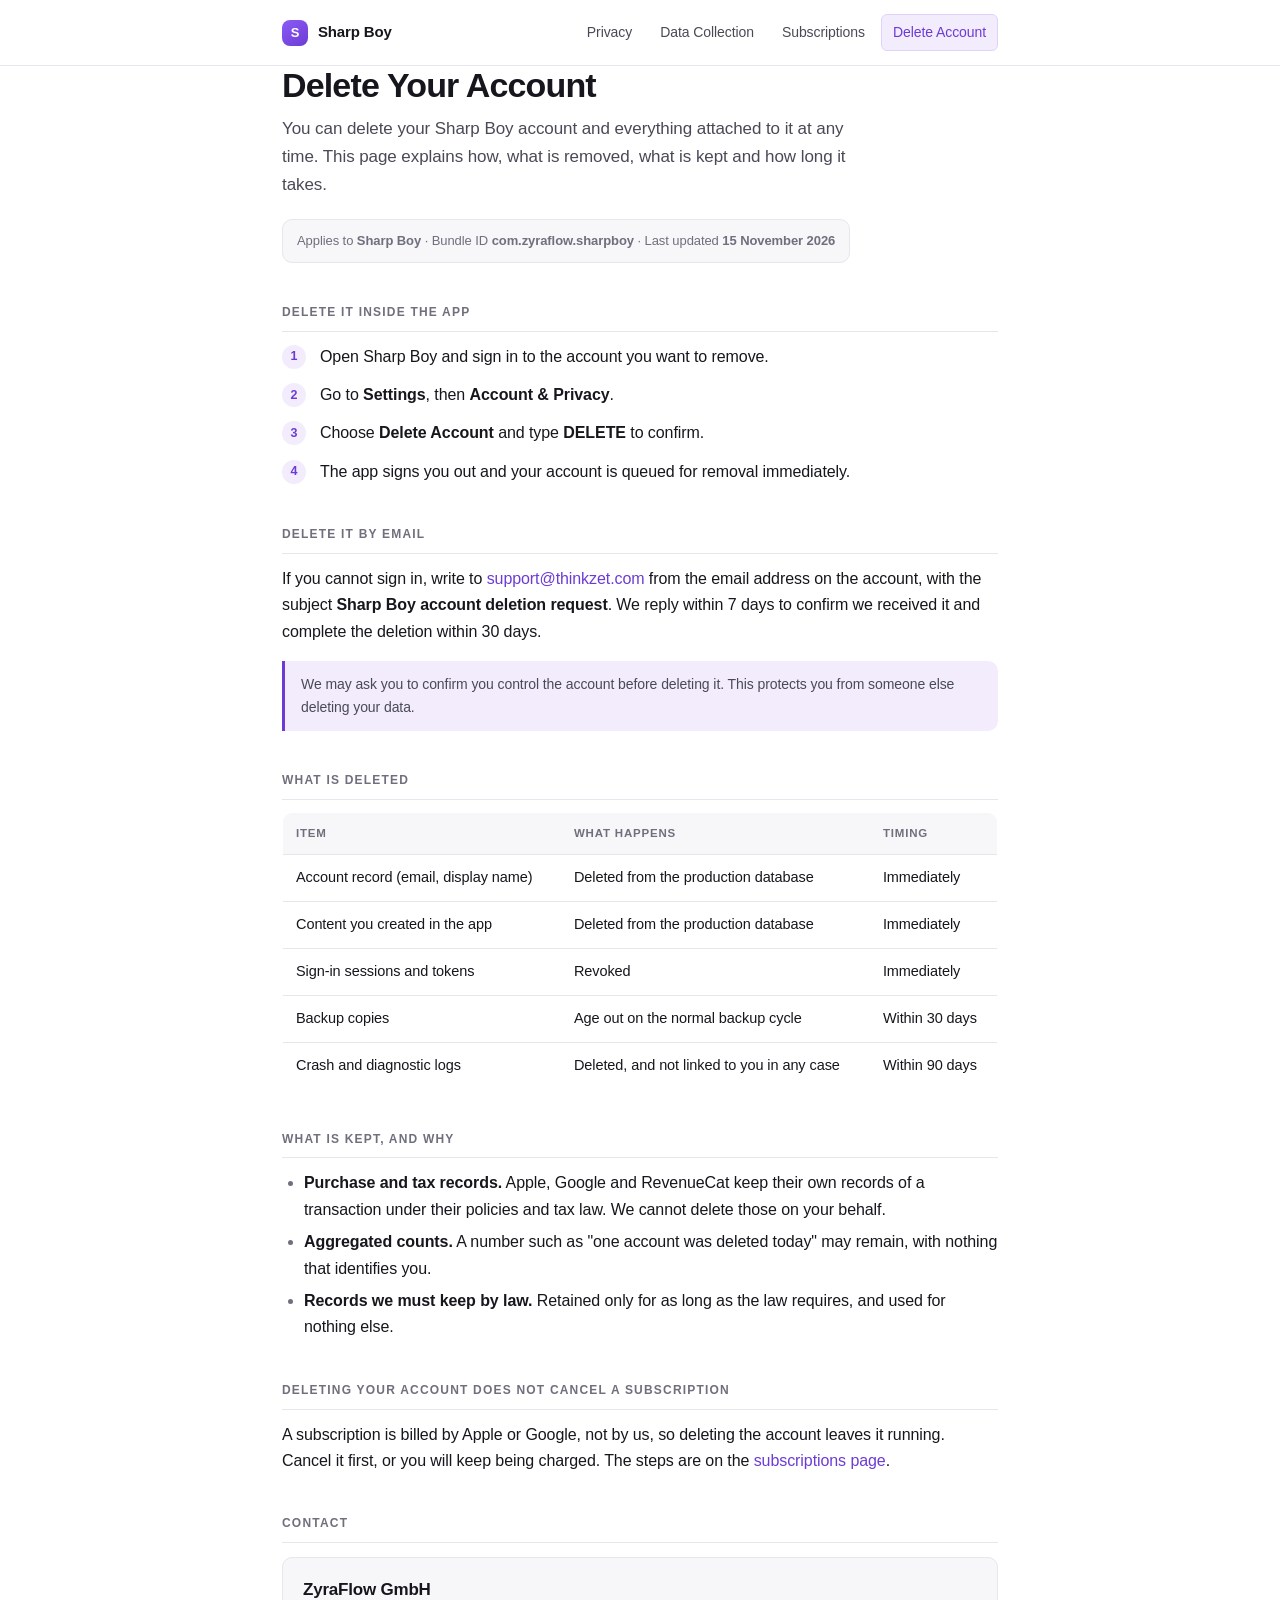
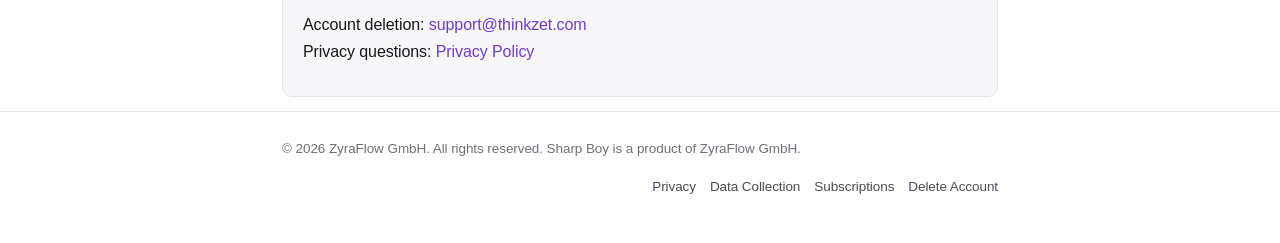
==== account-deletion.html @ b9ee6ac8 "Sharp Boy legal: privacy policy, data collection, account deletion, subscriptions" ====
<!DOCTYPE html>
<html lang="en">
<head>
<meta charset="utf-8" />
<meta name="viewport" content="width=device-width, initial-scale=1" />
<title>Sharp Boy – Delete Your Account</title>
<meta name="description" content="How to delete your Sharp Boy account and data, what is removed, what is kept, and how long it takes." />
<link rel="canonical" href="https://ronospace.github.io/sharpboy-legal/account-deletion.html" />
<meta name="robots" content="index, follow" />
<meta name="theme-color" content="#6d3bd4" />
<link rel="stylesheet" href="style.css" />
</head>
<body>
<header class="top">
  <div class="top-in">
    <a class="brand" href="index.html"><span class="mark" aria-hidden="true">S</span>Sharp Boy</a>
    <nav aria-label="Legal">
      <a href="privacy.html">Privacy</a>
      <a href="data-collection.html">Data Collection</a>
      <a href="subscriptions.html">Subscriptions</a>
      <a href="account-deletion.html" aria-current="page">Delete Account</a>
    </nav>
  </div>
</header>

<main class="wrap">
  <h1>Delete Your Account</h1>
  <p class="lede">You can delete your Sharp Boy account and everything attached to it at any time. This page explains how, what is removed, what is kept and how long it takes.</p>
  <p class="meta">Applies to <strong>Sharp Boy</strong> · Bundle ID <strong>com.zyraflow.sharpboy</strong> · Last updated <strong>15 November 2026</strong></p>

  <h2>Delete it inside the app</h2>
  <ol class="steps">
    <li>Open Sharp Boy and sign in to the account you want to remove.</li>
    <li>Go to <strong>Settings</strong>, then <strong>Account &amp; Privacy</strong>.</li>
    <li>Choose <strong>Delete Account</strong> and type <strong>DELETE</strong> to confirm.</li>
    <li>The app signs you out and your account is queued for removal immediately.</li>
  </ol>

  <h2>Delete it by email</h2>
  <p>If you cannot sign in, write to <a href="mailto:support@thinkzet.com?subject=Sharp%20Boy%20account%20deletion%20request">support@thinkzet.com</a> from the email address on the account, with the subject <strong>Sharp Boy account deletion request</strong>. We reply within 7 days to confirm we received it and complete the deletion within 30 days.</p>
  <div class="note">We may ask you to confirm you control the account before deleting it. This protects you from someone else deleting your data.</div>

  <h2>What is deleted</h2>
  <table>
    <thead><tr><th>Item</th><th>What happens</th><th>Timing</th></tr></thead>
    <tbody>
      <tr><td>Account record (email, display name)</td><td>Deleted from the production database</td><td>Immediately</td></tr>
      <tr><td>Content you created in the app</td><td>Deleted from the production database</td><td>Immediately</td></tr>
      <tr><td>Sign-in sessions and tokens</td><td>Revoked</td><td>Immediately</td></tr>
      <tr><td>Backup copies</td><td>Age out on the normal backup cycle</td><td>Within 30 days</td></tr>
      <tr><td>Crash and diagnostic logs</td><td>Deleted, and not linked to you in any case</td><td>Within 90 days</td></tr>
    </tbody>
  </table>

  <h2>What is kept, and why</h2>
  <ul>
    <li><strong>Purchase and tax records.</strong> Apple, Google and RevenueCat keep their own records of a transaction under their policies and tax law. We cannot delete those on your behalf.</li>
    <li><strong>Aggregated counts.</strong> A number such as "one account was deleted today" may remain, with nothing that identifies you.</li>
    <li><strong>Records we must keep by law.</strong> Retained only for as long as the law requires, and used for nothing else.</li>
  </ul>

  <h2>Deleting your account does not cancel a subscription</h2>
  <p>A subscription is billed by Apple or Google, not by us, so deleting the account leaves it running. Cancel it first, or you will keep being charged. The steps are on the <a href="subscriptions.html">subscriptions page</a>.</p>

  <h2>Contact</h2>
  <div class="card tint">
    <h3>ZyraFlow GmbH</h3>
    <p>Account deletion: <a href="mailto:support@thinkzet.com?subject=Sharp%20Boy%20account%20deletion%20request">support@thinkzet.com</a><br />
    Privacy questions: <a href="privacy.html">Privacy Policy</a></p>
  </div>
</main>

<footer>
  <div class="wrap">
    <span>&copy; 2026 ZyraFlow GmbH. All rights reserved. Sharp Boy is a product of ZyraFlow GmbH.</span>
    <nav aria-label="Footer">
      <a href="privacy.html">Privacy</a>
      <a href="data-collection.html">Data Collection</a>
      <a href="subscriptions.html">Subscriptions</a>
      <a href="account-deletion.html">Delete Account</a>
    </nav>
  </div>
</footer>
</body>
</html>
---- style.css ----
:root {
  --bg: #ffffff;
  --ink: #16161d;
  --ink2: #4a4a57;
  --muted: #6f6f7d;
  --line: #e6e6ec;
  --tint: #f7f7fa;
  --accent: #6d3bd4;
  --accent-soft: #f2ecfd;
  --radius: 10px;
  --max: 760px;
}

* { box-sizing: border-box; }

html { -webkit-text-size-adjust: 100%; }

body {
  margin: 0;
  background: var(--bg);
  color: var(--ink);
  font: 16px/1.65 -apple-system, BlinkMacSystemFont, "Segoe UI", Inter, Roboto, Helvetica, Arial, sans-serif;
  letter-spacing: -0.005em;
}

a { color: var(--accent); text-decoration: none; }
a:hover { text-decoration: underline; }
a:focus-visible, button:focus-visible {
  outline: 2px solid var(--accent);
  outline-offset: 2px;
  border-radius: 4px;
}

.wrap { max-width: var(--max); margin: 0 auto; padding: 0 22px; }

header.top {
  border-bottom: 1px solid var(--line);
  background: rgba(255, 255, 255, 0.92);
  position: sticky;
  top: 0;
  z-index: 10;
  backdrop-filter: saturate(1.4) blur(8px);
}

.top-in {
  max-width: var(--max);
  margin: 0 auto;
  padding: 14px 22px;
  display: flex;
  align-items: center;
  gap: 14px;
  flex-wrap: wrap;
}

.brand {
  display: inline-flex;
  align-items: center;
  gap: 10px;
  font-weight: 700;
  font-size: 15px;
  color: var(--ink);
  letter-spacing: -0.01em;
}

.brand:hover { text-decoration: none; }

.mark {
  width: 26px;
  height: 26px;
  border-radius: 8px;
  background: linear-gradient(145deg, #8b5cf6, #6d3bd4);
  color: #fff;
  display: inline-flex;
  align-items: center;
  justify-content: center;
  font-weight: 800;
  font-size: 13px;
  flex: 0 0 auto;
}

.top nav {
  margin-left: auto;
  display: flex;
  gap: 4px;
  flex-wrap: wrap;
  font-size: 14px;
}

.top nav a {
  color: var(--ink2);
  padding: 6px 11px;
  border-radius: 6px;
  border: 1px solid transparent;
}

.top nav a:hover { background: var(--tint); text-decoration: none; }
.top nav a[aria-current="page"] {
  color: var(--accent);
  background: var(--accent-soft);
  border-color: #e0d3fb;
}

main { padding: 40px 0 72px; }

h1 {
  font-size: 34px;
  line-height: 1.15;
  letter-spacing: -0.025em;
  margin: 0 0 10px;
  font-weight: 760;
}

.lede {
  font-size: 17px;
  color: var(--ink2);
  margin: 0 0 6px;
  max-width: 62ch;
}

.meta {
  font-size: 13px;
  color: var(--muted);
  margin: 14px 0 0;
  padding: 10px 14px;
  background: var(--tint);
  border: 1px solid var(--line);
  border-radius: var(--radius);
  display: inline-block;
}

h2 {
  font-size: 12px;
  font-weight: 700;
  letter-spacing: 0.1em;
  text-transform: uppercase;
  color: var(--muted);
  margin: 40px 0 12px;
  padding-bottom: 8px;
  border-bottom: 1px solid var(--line);
}

h3 {
  font-size: 17px;
  font-weight: 680;
  letter-spacing: -0.012em;
  margin: 26px 0 8px;
}

p { margin: 0 0 13px; }
ul, ol { margin: 0 0 14px; padding-left: 22px; }
li { margin: 6px 0; }
li::marker { color: var(--muted); }

strong { font-weight: 660; }

table {
  width: 100%;
  border-collapse: collapse;
  margin: 8px 0 18px;
  font-size: 14.5px;
  border: 1px solid var(--line);
  border-radius: var(--radius);
  overflow: hidden;
}

th, td {
  text-align: left;
  padding: 11px 13px;
  border-bottom: 1px solid var(--line);
  vertical-align: top;
}

th {
  background: var(--tint);
  font-size: 11.5px;
  letter-spacing: 0.07em;
  text-transform: uppercase;
  color: var(--muted);
  font-weight: 700;
}

tr:last-child td { border-bottom: 0; }

.card {
  border: 1px solid var(--line);
  border-radius: var(--radius);
  padding: 18px 20px;
  margin: 14px 0;
  background: var(--bg);
}

.card.tint { background: var(--tint); }

.card h3 { margin-top: 0; }

.steps { counter-reset: s; list-style: none; padding-left: 0; }
.steps li {
  counter-increment: s;
  position: relative;
  padding-left: 38px;
  margin: 12px 0;
}
.steps li::before {
  content: counter(s);
  position: absolute;
  left: 0;
  top: 1px;
  width: 24px;
  height: 24px;
  border-radius: 50%;
  background: var(--accent-soft);
  color: var(--accent);
  font-size: 12.5px;
  font-weight: 700;
  display: flex;
  align-items: center;
  justify-content: center;
}

.note {
  font-size: 14px;
  color: var(--ink2);
  border-left: 3px solid var(--accent);
  background: var(--accent-soft);
  padding: 12px 16px;
  border-radius: 0 var(--radius) var(--radius) 0;
  margin: 16px 0;
}

footer {
  border-top: 1px solid var(--line);
  padding: 26px 0 44px;
  font-size: 13.5px;
  color: var(--muted);
}

footer .wrap { display: flex; gap: 16px; flex-wrap: wrap; align-items: center; }
footer nav { margin-left: auto; display: flex; gap: 14px; flex-wrap: wrap; }
footer a { color: var(--ink2); }

@media (max-width: 560px) {
  h1 { font-size: 27px; }
  .lede { font-size: 16px; }
  main { padding: 28px 0 56px; }
  .top nav { width: 100%; margin-left: 0; }
  th, td { padding: 9px 10px; font-size: 13.5px; }
}
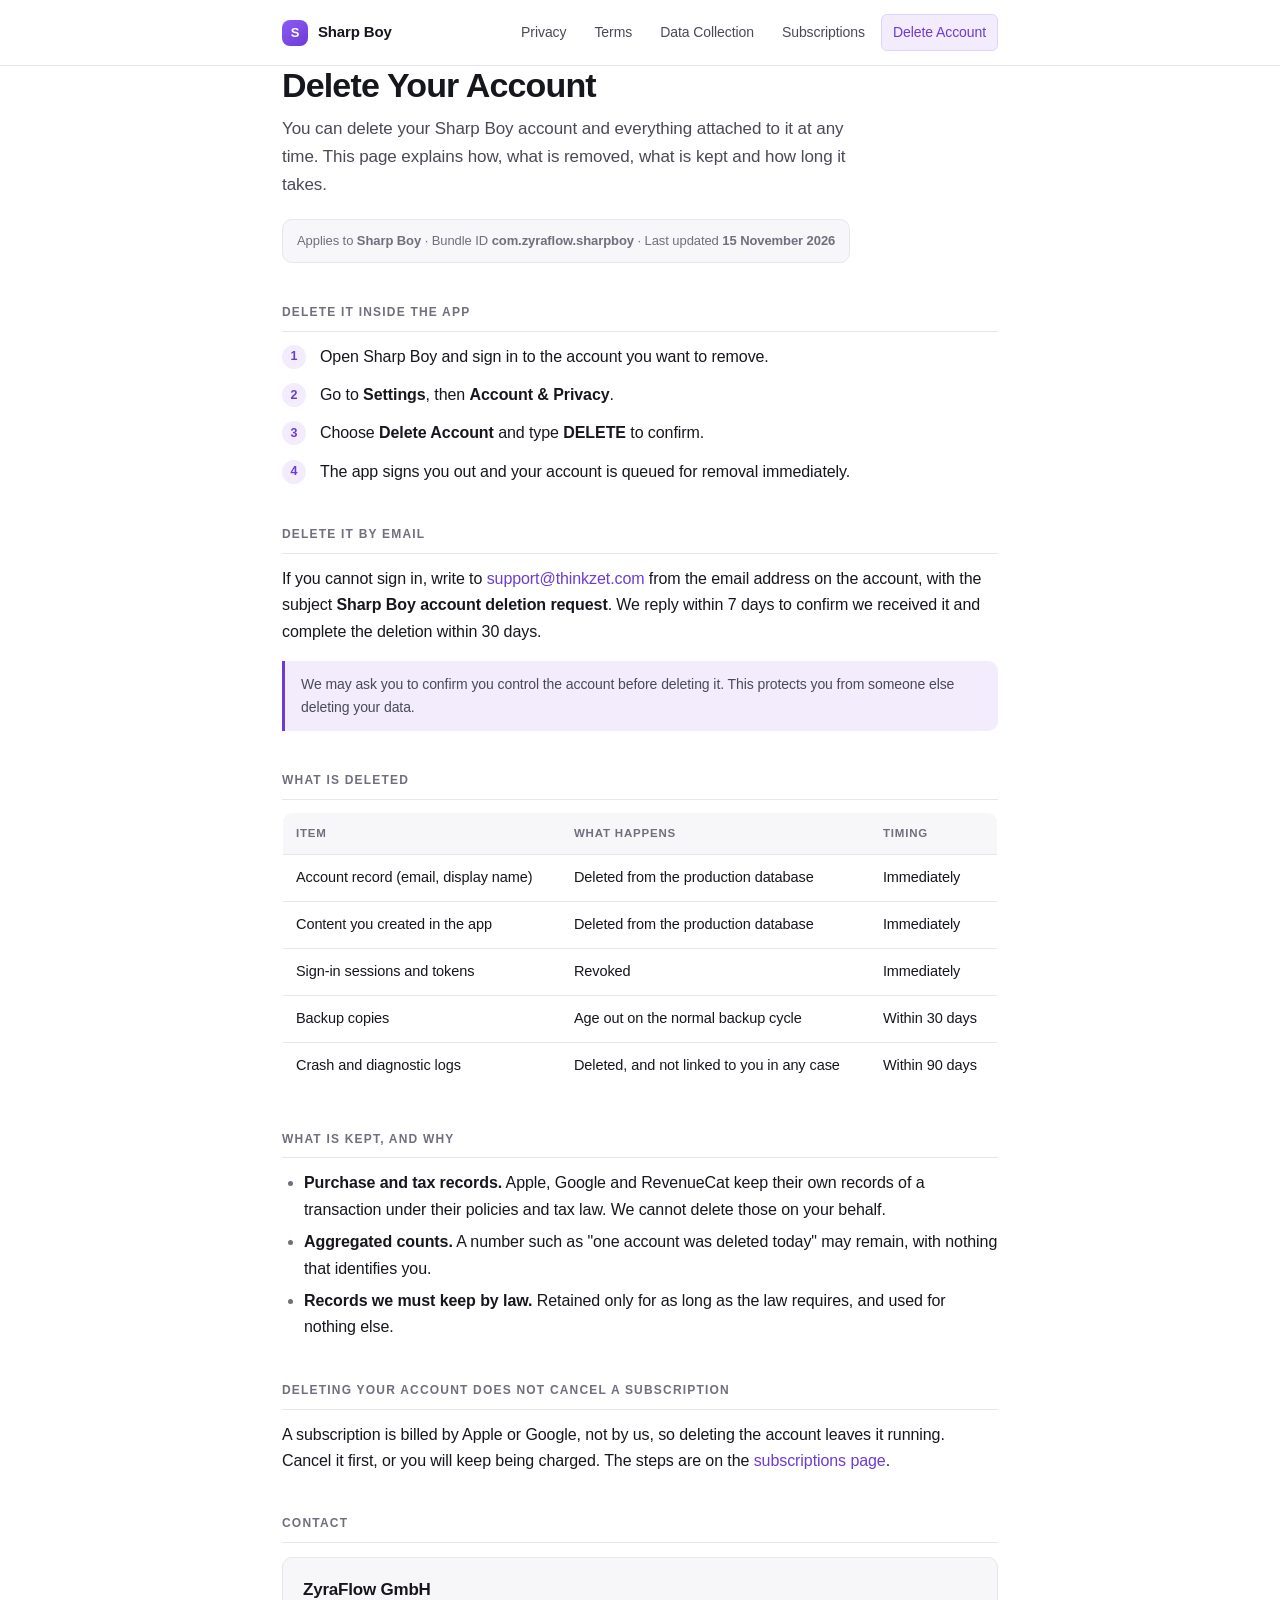
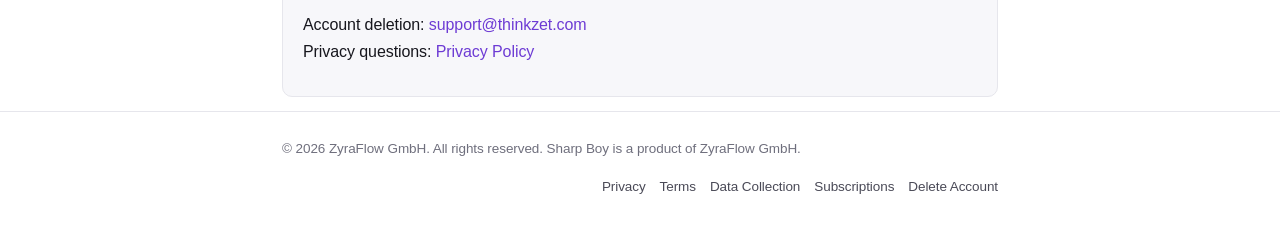
==== commit 210019e5: "Add Terms of Service, move canonical URLs to interspire.live" ====
--- a/account-deletion.html
+++ b/account-deletion.html
@@ -5,7 +5,7 @@
 <meta name="viewport" content="width=device-width, initial-scale=1" />
 <title>Sharp Boy – Delete Your Account</title>
 <meta name="description" content="How to delete your Sharp Boy account and data, what is removed, what is kept, and how long it takes." />
-<link rel="canonical" href="https://ronospace.github.io/sharpboy-legal/account-deletion.html" />
+<link rel="canonical" href="https://interspire.live/sharpboy-legal/account-deletion.html" />
 <meta name="robots" content="index, follow" />
 <meta name="theme-color" content="#6d3bd4" />
 <link rel="stylesheet" href="style.css" />
@@ -16,6 +16,7 @@
     <a class="brand" href="index.html"><span class="mark" aria-hidden="true">S</span>Sharp Boy</a>
     <nav aria-label="Legal">
       <a href="privacy.html">Privacy</a>
+      <a href="terms.html">Terms</a>
       <a href="data-collection.html">Data Collection</a>
       <a href="subscriptions.html">Subscriptions</a>
       <a href="account-deletion.html" aria-current="page">Delete Account</a>
@@ -75,6 +76,7 @@
     <span>&copy; 2026 ZyraFlow GmbH. All rights reserved. Sharp Boy is a product of ZyraFlow GmbH.</span>
     <nav aria-label="Footer">
       <a href="privacy.html">Privacy</a>
+      <a href="terms.html">Terms</a>
       <a href="data-collection.html">Data Collection</a>
       <a href="subscriptions.html">Subscriptions</a>
       <a href="account-deletion.html">Delete Account</a>
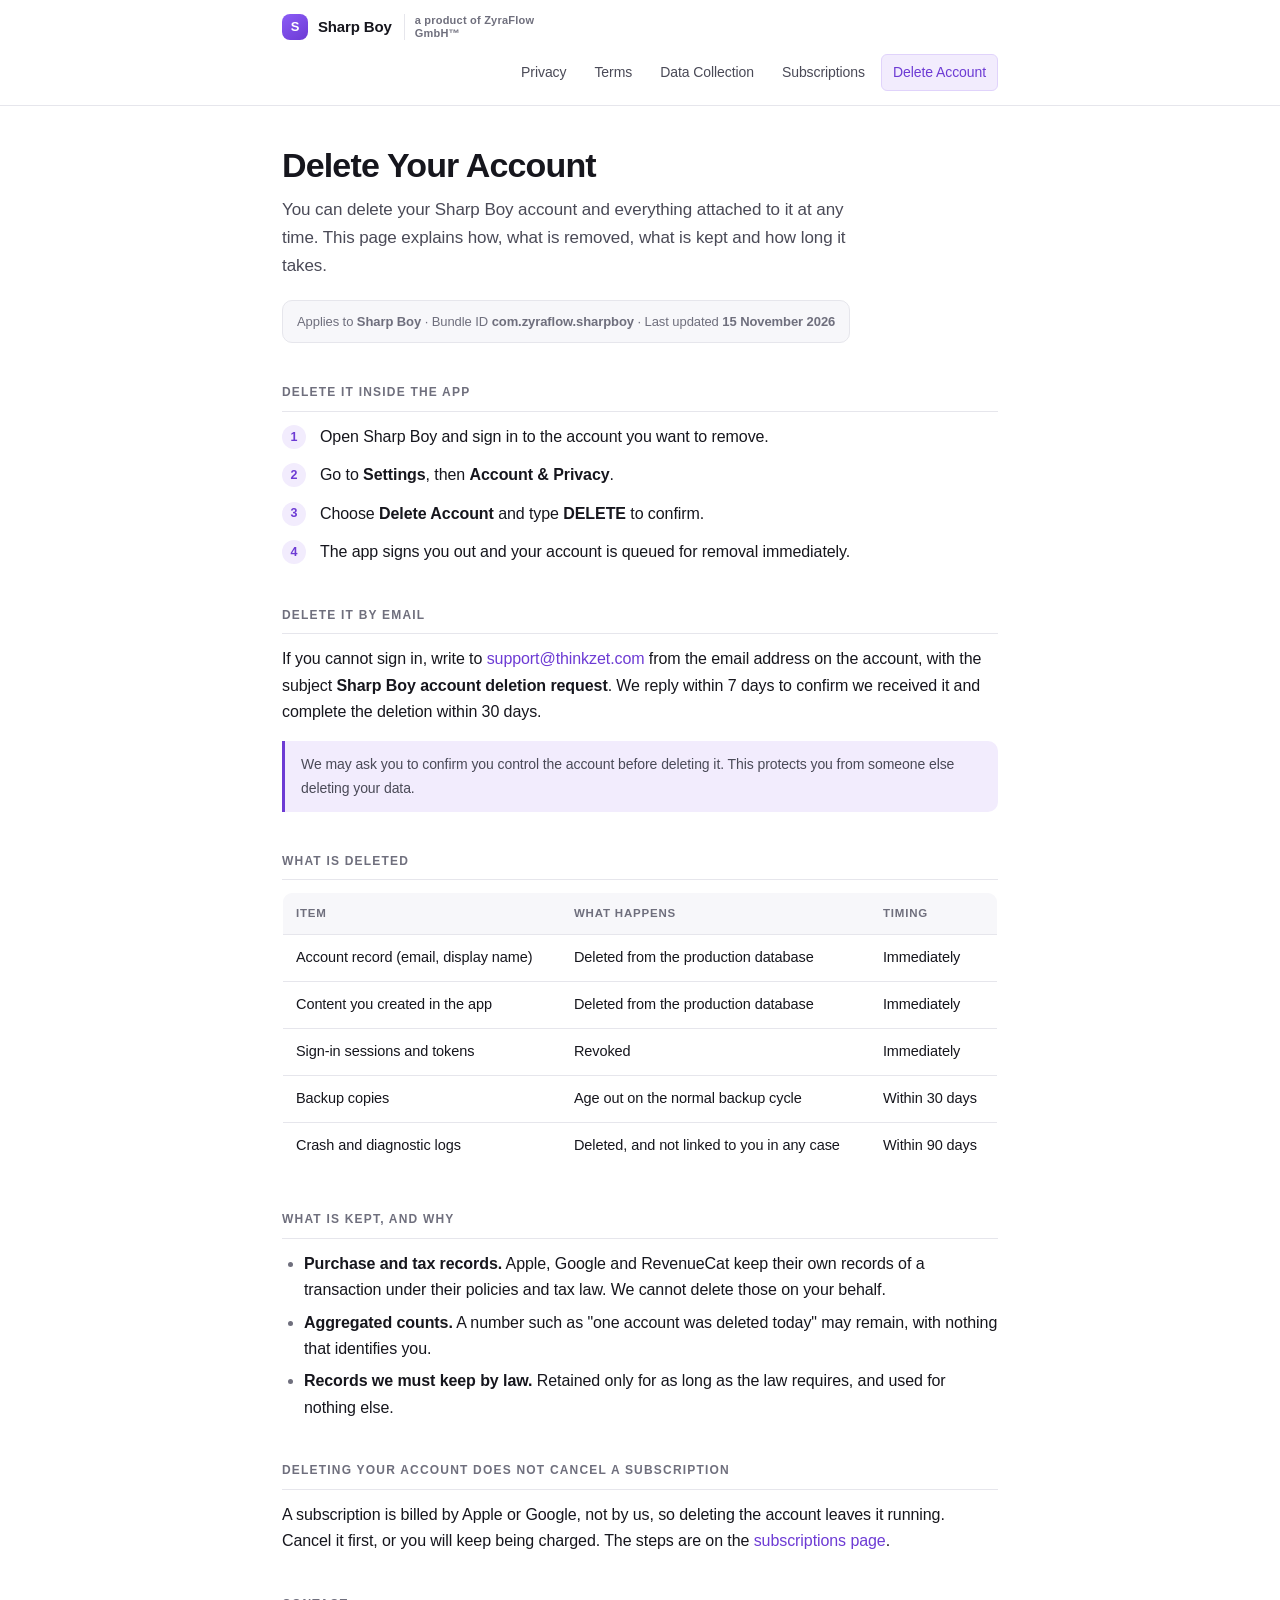
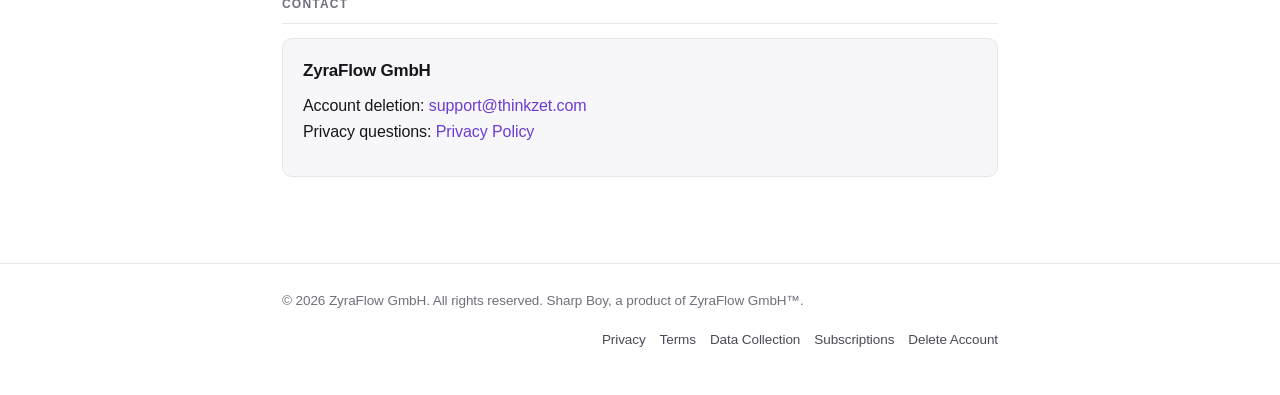
==== commit 2d1cff2a: "Brand line: Sharp Boy, a product of ZyraFlow GmbH (tm)" ====
--- a/account-deletion.html
+++ b/account-deletion.html
@@ -13,7 +13,7 @@
 <body>
 <header class="top">
   <div class="top-in">
-    <a class="brand" href="index.html"><span class="mark" aria-hidden="true">S</span>Sharp Boy</a>
+    <a class="brand" href="index.html"><span class="mark" aria-hidden="true">S</span>Sharp Boy<span class="by">a product of ZyraFlow GmbH&trade;</span></a>
     <nav aria-label="Legal">
       <a href="privacy.html">Privacy</a>
       <a href="terms.html">Terms</a>
@@ -73,7 +73,7 @@
 
 <footer>
   <div class="wrap">
-    <span>&copy; 2026 ZyraFlow GmbH. All rights reserved. Sharp Boy is a product of ZyraFlow GmbH.</span>
+    <span>&copy; 2026 ZyraFlow GmbH. All rights reserved. Sharp Boy, a product of ZyraFlow GmbH&trade;.</span>
     <nav aria-label="Footer">
       <a href="privacy.html">Privacy</a>
       <a href="terms.html">Terms</a>
--- a/style.css
+++ b/style.css
@@ -64,6 +64,18 @@
 
 .brand:hover { text-decoration: none; }
 
+.brand .by {
+  font-size: 11px;
+  font-weight: 600;
+  letter-spacing: 0.02em;
+  color: var(--muted);
+  padding-left: 10px;
+  margin-left: 2px;
+  border-left: 1px solid var(--line);
+  line-height: 1.2;
+  max-width: 150px;
+}
+
 .mark {
   width: 26px;
   height: 26px;
@@ -100,7 +112,7 @@
   border-color: #e0d3fb;
 }
 
-main { padding: 40px 0 72px; }
+main.wrap { padding-top: 40px; padding-bottom: 72px; }
 
 h1 {
   font-size: 34px;
@@ -241,7 +253,8 @@
 @media (max-width: 560px) {
   h1 { font-size: 27px; }
   .lede { font-size: 16px; }
-  main { padding: 28px 0 56px; }
+  main.wrap { padding-top: 28px; padding-bottom: 56px; }
   .top nav { width: 100%; margin-left: 0; }
+  .brand .by { max-width: none; font-size: 10.5px; }
   th, td { padding: 9px 10px; font-size: 13.5px; }
 }
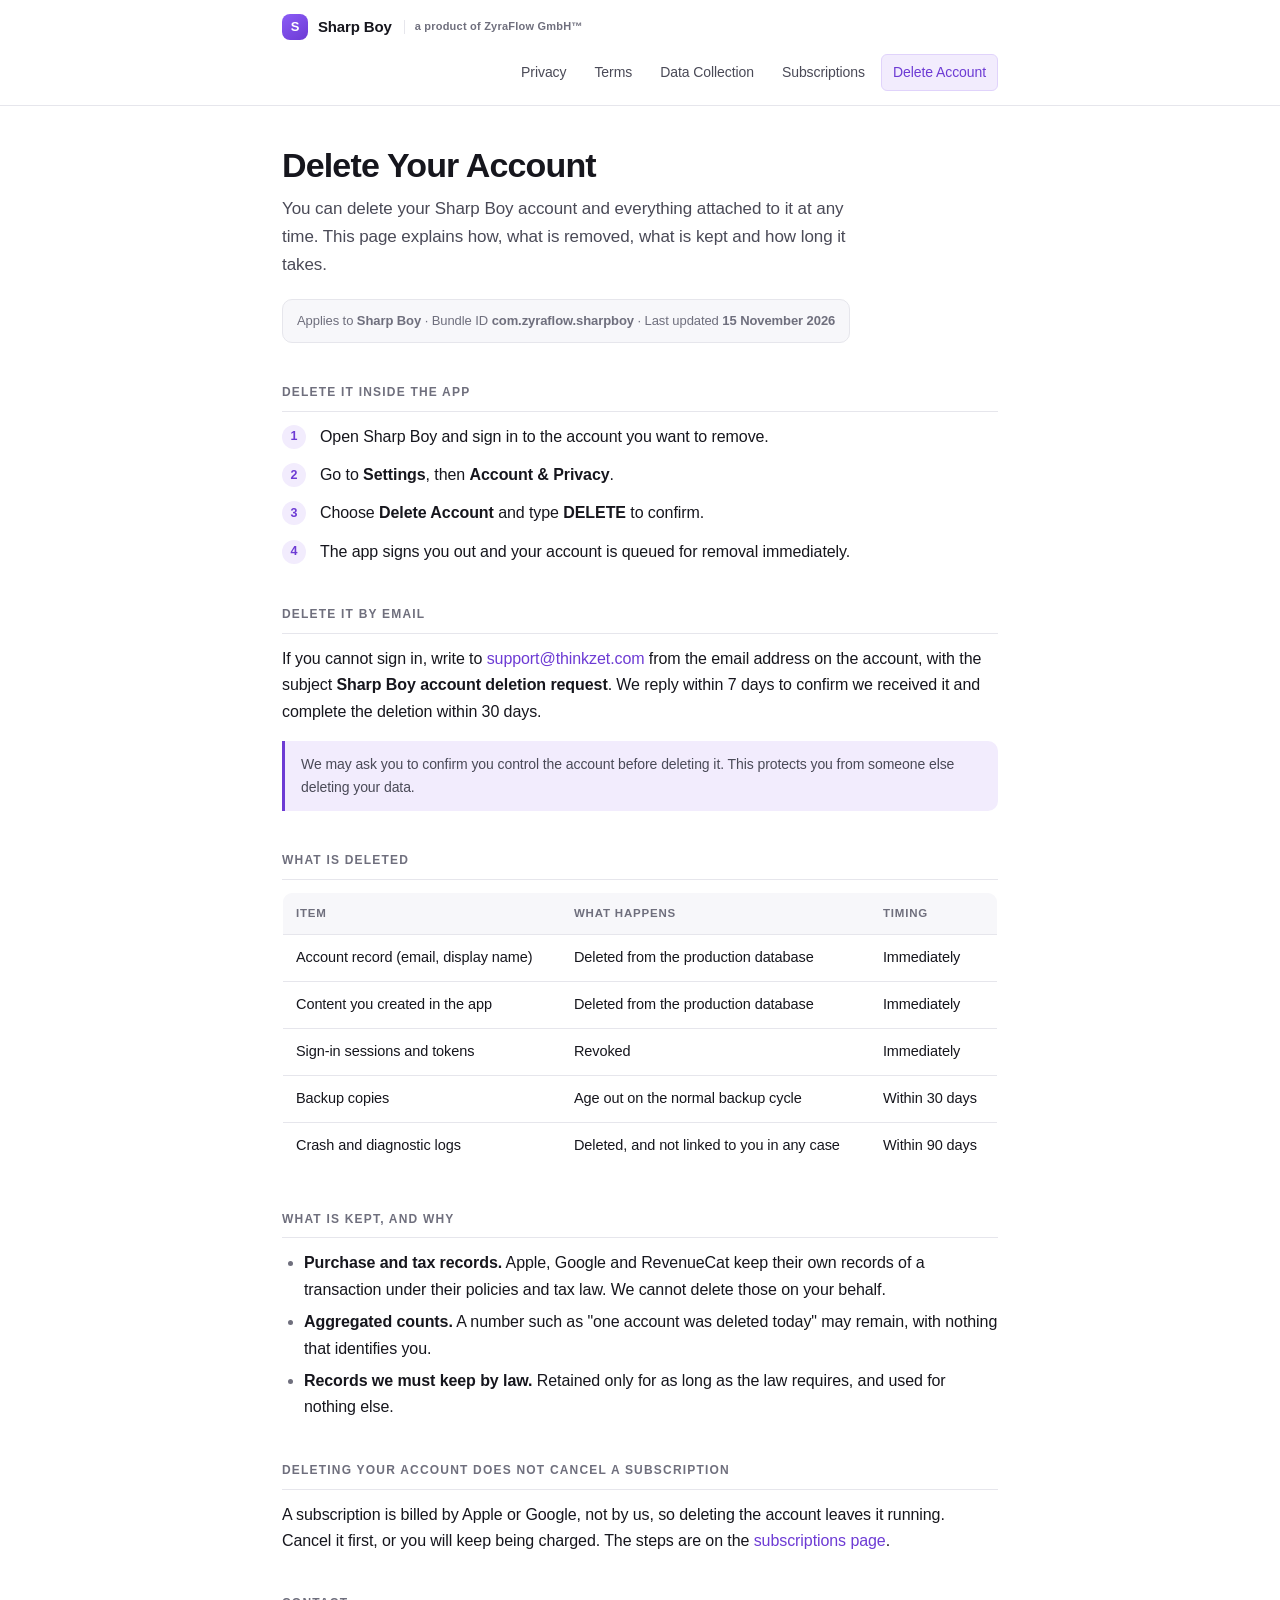
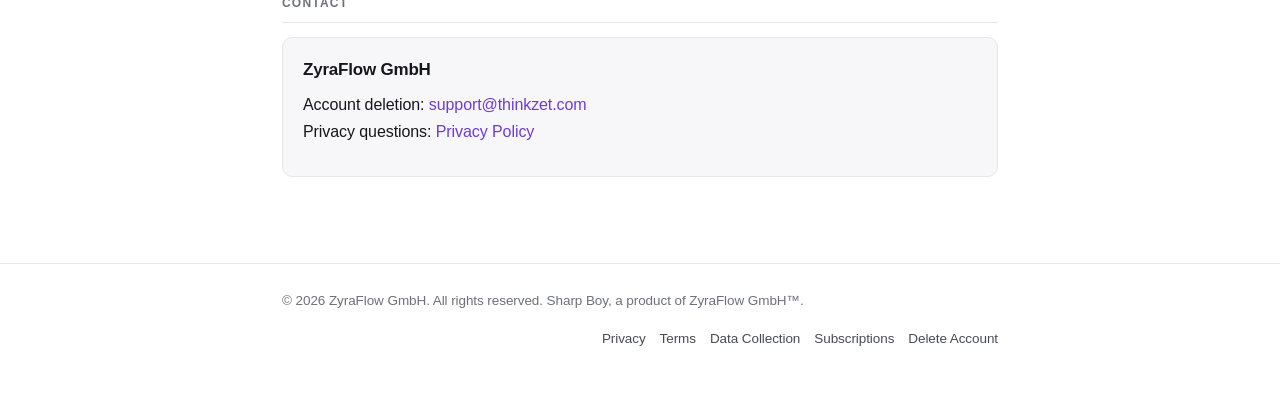
==== commit 45aea154: "Tables stack into labelled rows on a phone" ====
--- a/account-deletion.html
+++ b/account-deletion.html
@@ -45,11 +45,11 @@
   <table>
     <thead><tr><th>Item</th><th>What happens</th><th>Timing</th></tr></thead>
     <tbody>
-      <tr><td>Account record (email, display name)</td><td>Deleted from the production database</td><td>Immediately</td></tr>
-      <tr><td>Content you created in the app</td><td>Deleted from the production database</td><td>Immediately</td></tr>
-      <tr><td>Sign-in sessions and tokens</td><td>Revoked</td><td>Immediately</td></tr>
-      <tr><td>Backup copies</td><td>Age out on the normal backup cycle</td><td>Within 30 days</td></tr>
-      <tr><td>Crash and diagnostic logs</td><td>Deleted, and not linked to you in any case</td><td>Within 90 days</td></tr>
+      <tr><td data-l="Item">Account record (email, display name)</td><td data-l="What happens">Deleted from the production database</td><td data-l="Timing">Immediately</td></tr>
+      <tr><td data-l="Item">Content you created in the app</td><td data-l="What happens">Deleted from the production database</td><td data-l="Timing">Immediately</td></tr>
+      <tr><td data-l="Item">Sign-in sessions and tokens</td><td data-l="What happens">Revoked</td><td data-l="Timing">Immediately</td></tr>
+      <tr><td data-l="Item">Backup copies</td><td data-l="What happens">Age out on the normal backup cycle</td><td data-l="Timing">Within 30 days</td></tr>
+      <tr><td data-l="Item">Crash and diagnostic logs</td><td data-l="What happens">Deleted, and not linked to you in any case</td><td data-l="Timing">Within 90 days</td></tr>
     </tbody>
   </table>
 
--- a/style.css
+++ b/style.css
@@ -73,7 +73,7 @@
   margin-left: 2px;
   border-left: 1px solid var(--line);
   line-height: 1.2;
-  max-width: 150px;
+  white-space: nowrap;
 }
 
 .mark {
@@ -250,11 +250,44 @@
 footer nav { margin-left: auto; display: flex; gap: 14px; flex-wrap: wrap; }
 footer a { color: var(--ink2); }
 
+/* A table becomes a stack of labelled rows on a phone, so no cell is a narrow column. */
+@media (max-width: 640px) {
+  table, thead, tbody, tr, th, td { display: block; }
+  thead { position: absolute; width: 1px; height: 1px; overflow: hidden; clip: rect(0 0 0 0); white-space: nowrap; }
+  table { border: 0; }
+  tr {
+    border: 1px solid var(--line);
+    border-radius: var(--radius);
+    padding: 4px 0;
+    margin: 0 0 12px;
+    background: var(--bg);
+  }
+  td {
+    border: 0;
+    padding: 8px 14px;
+    display: grid;
+    grid-template-columns: minmax(0, 1fr);
+    gap: 2px;
+  }
+  td + td { border-top: 1px solid var(--line); }
+  td[data-l]::before {
+    content: attr(data-l);
+    font-size: 10.5px;
+    font-weight: 700;
+    letter-spacing: 0.08em;
+    text-transform: uppercase;
+    color: var(--muted);
+    line-height: 1.3;
+  }
+  td[data-l=""]::before { content: none; }
+  td code { word-break: break-all; }
+}
+
 @media (max-width: 560px) {
   h1 { font-size: 27px; }
   .lede { font-size: 16px; }
   main.wrap { padding-top: 28px; padding-bottom: 56px; }
   .top nav { width: 100%; margin-left: 0; }
-  .brand .by { max-width: none; font-size: 10.5px; }
+  .brand .by { font-size: 10.5px; padding-left: 8px; }
   th, td { padding: 9px 10px; font-size: 13.5px; }
 }
